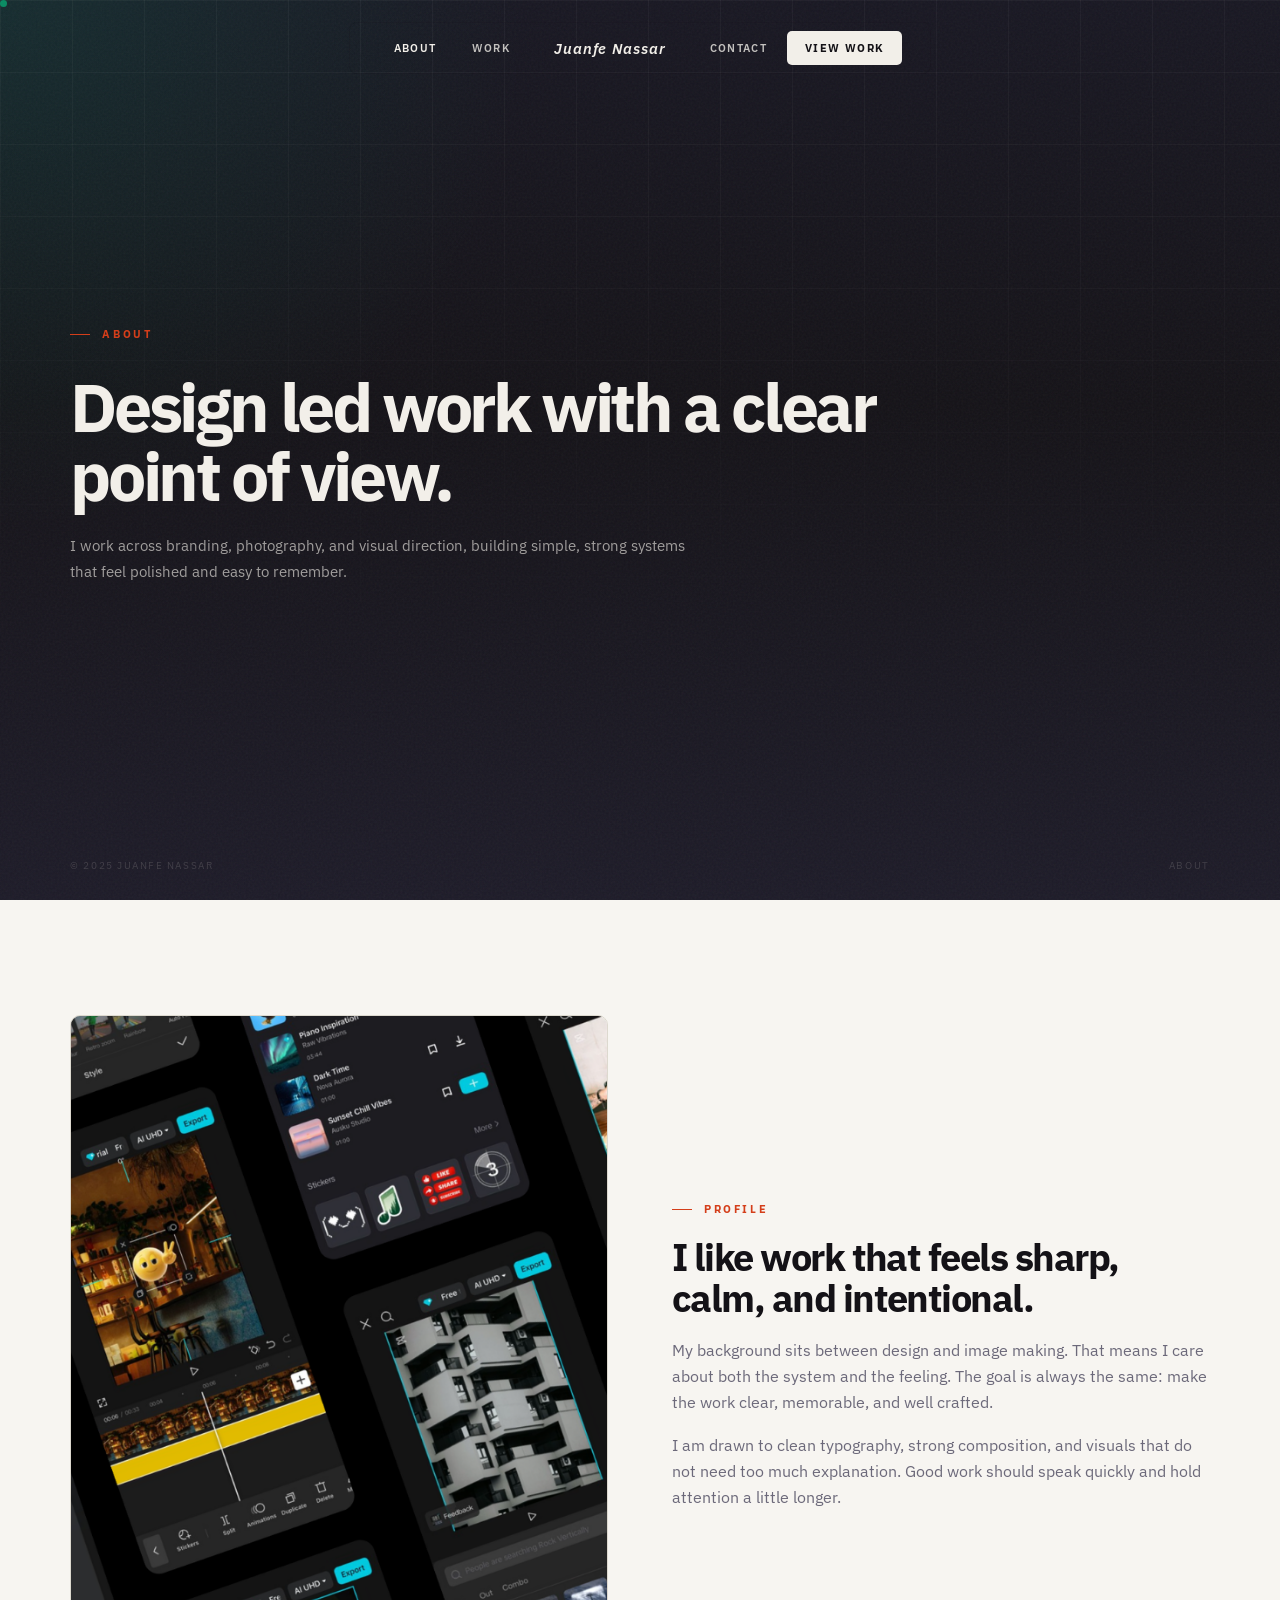
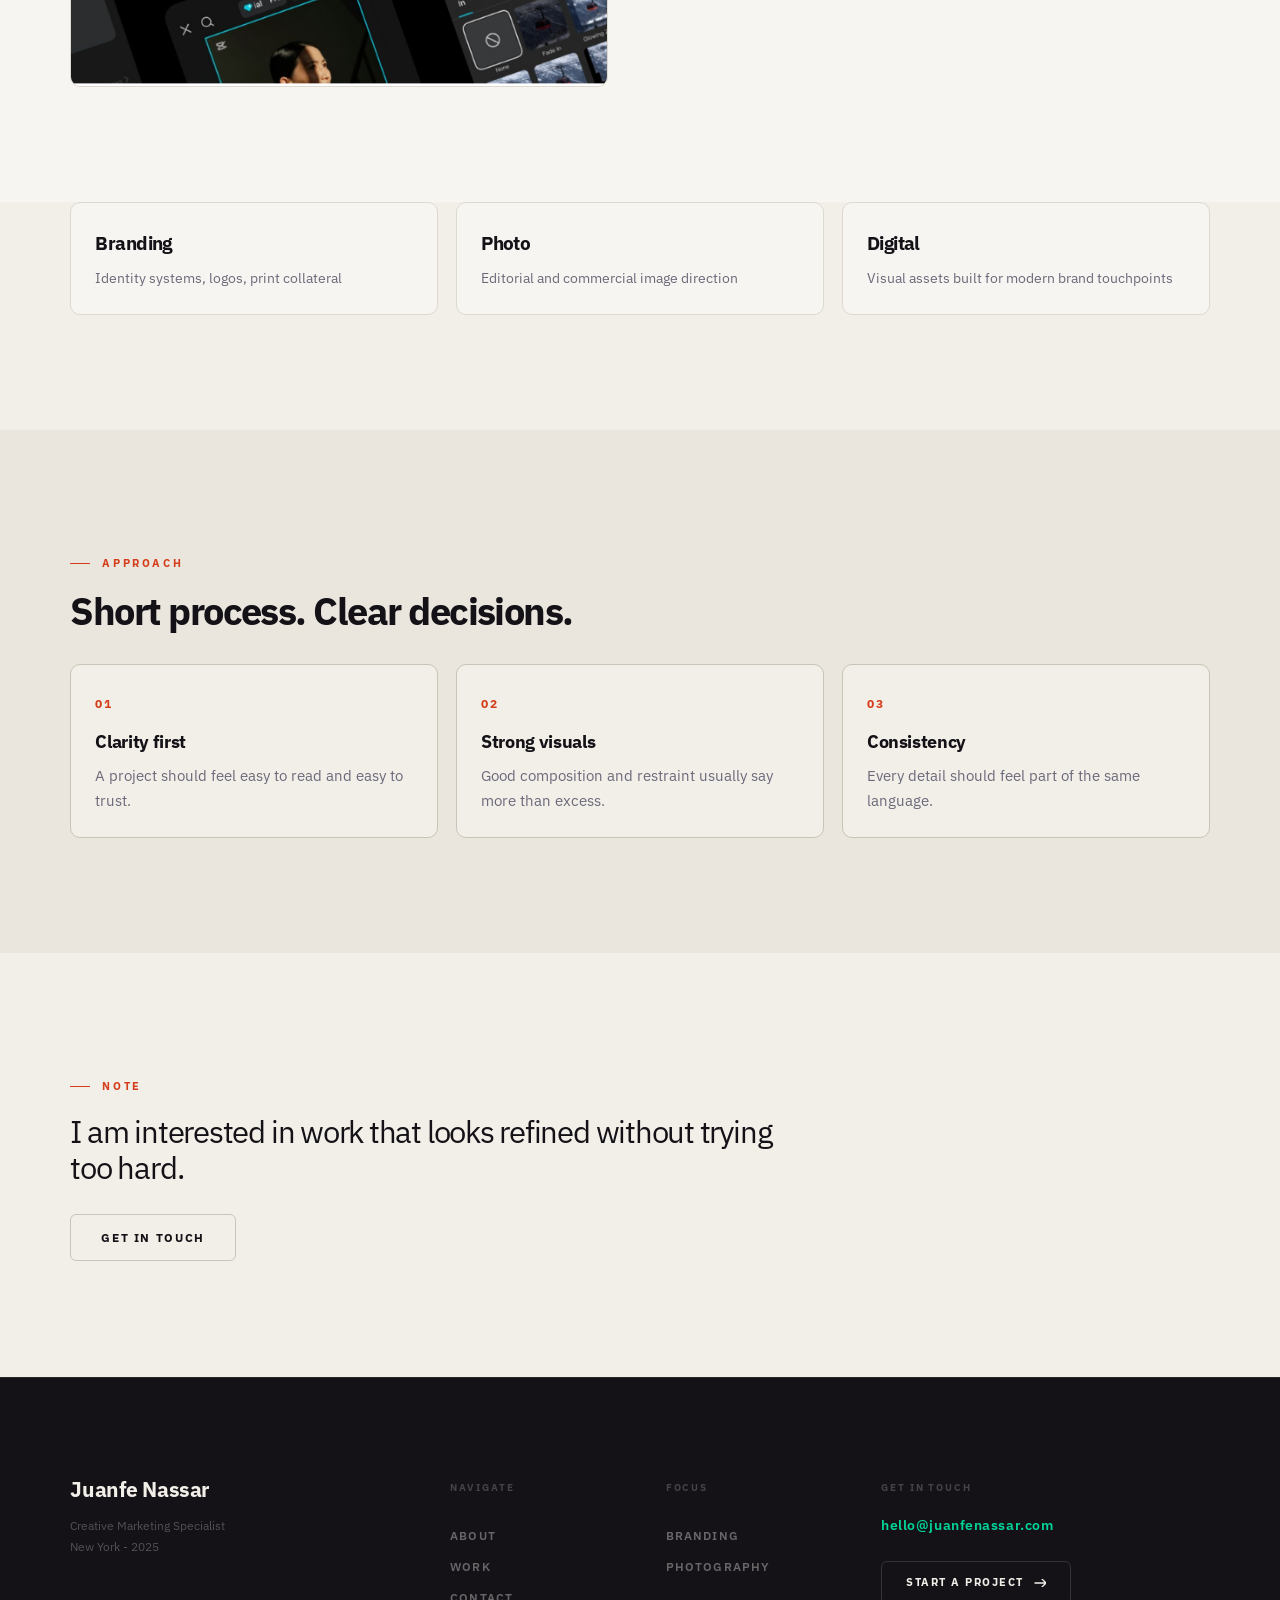
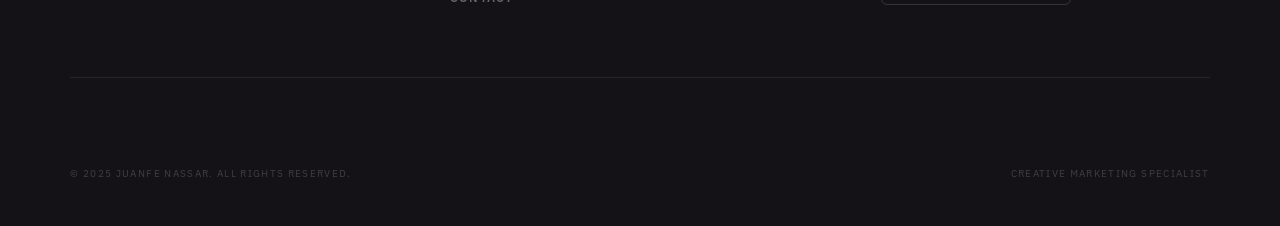
==== userDashboard/about.html @ a3ab1765 "Initial Commit" ====
<!DOCTYPE html>
<html lang="en">
<head>
    <meta charset="UTF-8" />
    <meta name="viewport" content="initial-scale=1, width=device-width, viewport-fit=cover" />
    <title>Juanfe Nassar - About</title>
    <link rel="stylesheet" href="../assets/css/about_style.css" />
    <link rel="preconnect" href="https://fonts.googleapis.com" />
    <link rel="preconnect" href="https://fonts.gstatic.com" crossorigin />
    <link href="https://fonts.googleapis.com/css2?family=IBM+Plex+Sans:wght@400;500;600;700;800&display=swap" rel="stylesheet" />
</head>
<body>

<div class="c-dot" id="cDot"></div>
<div class="c-ring" id="cRing"></div>

<header class="nav" id="nav">
    <div class="nav-pill" id="navPill">
        <a href="about.html" class="nav-link nav-link--active">About</a>
        <a href="work.html" class="nav-link">Work</a>
        <a href="../index.html" class="nav-logo" aria-label="Juanfe Nassar home">
            <span class="nav-logo-text">Juanfe Nassar</span>
        </a>
        <a href="contact.html" class="nav-link">Contact</a>
        <a href="work.html" class="nav-link nav-link--cta">View Work</a>
    </div>
    <div class="nav-mobile">
        <a href="../index.html" class="nav-m-logo">Juanfe Nassar</a>
        <button class="nav-m-btn" id="mobileMenuBtn" aria-label="Open menu" aria-expanded="false">
            <svg viewBox="0 0 32 18" fill="none" width="28" height="18">
                <path d="M1 1H31" stroke="currentColor" stroke-width="1.5" stroke-linecap="round"/>
                <path d="M1 9H31" stroke="currentColor" stroke-width="1.5" stroke-linecap="round"/>
                <path d="M1 17H31" stroke="currentColor" stroke-width="1.5" stroke-linecap="round"/>
            </svg>
        </button>
    </div>
</header>

<div class="overlay" id="overlay" aria-hidden="true">
    <div class="ov-curtain c1"></div>
    <div class="ov-curtain c2"></div>
    <div class="ov-inner">
        <nav class="ov-nav">
            <ul>
                <li class="ov-item"><a href="../index.html" class="ov-a"><em class="ov-num">01</em><span class="ov-word">Home</span><span class="ov-arr">+</span></a></li>
                <li class="ov-item"><a href="about.html" class="ov-a"><em class="ov-num">02</em><span class="ov-word">About</span><span class="ov-arr">+</span></a></li>
                <li class="ov-item"><a href="work.html" class="ov-a"><em class="ov-num">03</em><span class="ov-word">Work</span><span class="ov-arr">+</span></a></li>
                <li class="ov-item"><a href="contact.html" class="ov-a"><em class="ov-num">04</em><span class="ov-word">Contact</span><span class="ov-arr">+</span></a></li>
            </ul>
        </nav>
        <aside class="ov-aside">
            <div class="ov-aside-body" id="ovAsideBody">
                <p class="ov-role">Creative Marketing Specialist<br/>New York, USA</p>
                <div class="ov-rule"></div>
                <p class="ov-meta">Design, photography, and direction with a clean visual point of view.</p>
            </div>
        </aside>
    </div>
    <div class="ov-foot">
        <span>&copy; 2025 Juanfe Nassar</span>
        <span>About</span>
    </div>
</div>

<main>
    <section class="about-hero">
        <div class="about-hero__texture" aria-hidden="true"></div>
        <div class="about-hero__grid" aria-hidden="true"></div>
        <div class="about-hero__inner">
            <p class="eyebrow" data-reveal>About</p>
            <h1 class="about-hero__title" data-reveal data-delay="100">
                Design led work with a clear point of view.
            </h1>
            <p class="about-hero__body" data-reveal data-delay="180">
                I work across branding, photography, and visual direction, building simple, strong systems that feel polished and easy to remember.
            </p>
        </div>
    </section>

    <section class="about-intro section-pad">
        <div class="about-intro__media" data-scroll-reveal>
            <div class="about-frame">
                <img src="../assets/images/bckg.png" alt="Juanfe Nassar portrait" />
            </div>
        </div>
        <div class="about-intro__content">
            <p class="section-kicker" data-scroll-reveal>Profile</p>
            <h2 class="section-title" data-scroll-reveal data-sr-delay="60">
                I like work that feels sharp, calm, and intentional.
            </h2>
            <p class="about-copy" data-scroll-reveal data-sr-delay="120">
                My background sits between design and image making. That means I care about both the system and the feeling. The goal is always the same: make the work clear, memorable, and well crafted.
            </p>
            <p class="about-copy" data-scroll-reveal data-sr-delay="160">
                I am drawn to clean typography, strong composition, and visuals that do not need too much explanation. Good work should speak quickly and hold attention a little longer.
            </p>
        </div>
    </section>

    <section class="about-stats section-pad section-pad--tight">
        <div class="stats-card" data-scroll-reveal>
            <span class="stats-card__num">Branding</span>
            <span class="stats-card__label">Identity systems, logos, print collateral</span>
        </div>
        <div class="stats-card" data-scroll-reveal data-sr-delay="60">
            <span class="stats-card__num">Photo</span>
            <span class="stats-card__label">Editorial and commercial image direction</span>
        </div>
        <div class="stats-card" data-scroll-reveal data-sr-delay="120">
            <span class="stats-card__num">Digital</span>
            <span class="stats-card__label">Visual assets built for modern brand touchpoints</span>
        </div>
    </section>

    <section class="about-values section-pad">
        <div class="section-block" data-scroll-reveal>
            <p class="section-kicker">Approach</p>
            <h2 class="section-title">Short process. Clear decisions.</h2>
        </div>

        <div class="values-grid">
            <article class="value-card" data-scroll-reveal>
                <span class="value-card__index">01</span>
                <h3 class="value-card__title">Clarity first</h3>
                <p class="value-card__body">A project should feel easy to read and easy to trust.</p>
            </article>
            <article class="value-card" data-scroll-reveal data-sr-delay="60">
                <span class="value-card__index">02</span>
                <h3 class="value-card__title">Strong visuals</h3>
                <p class="value-card__body">Good composition and restraint usually say more than excess.</p>
            </article>
            <article class="value-card" data-scroll-reveal data-sr-delay="120">
                <span class="value-card__index">03</span>
                <h3 class="value-card__title">Consistency</h3>
                <p class="value-card__body">Every detail should feel part of the same language.</p>
            </article>
        </div>
    </section>

    <section class="about-quote section-pad">
        <div class="about-quote__inner" data-scroll-reveal>
            <p class="section-kicker">Note</p>
            <p class="about-quote__text">
                I am interested in work that looks refined without trying too hard.
            </p>
            <a href="contact.html" class="btn-outline">
                <span>Get in touch</span>
            </a>
        </div>
    </section>
</main>

<footer class="s-footer">
    <div class="ft-grid">
        <div class="ft-logo-col">
            <p class="ft-name">Juanfe Nassar</p>
            <p class="ft-tagline">Creative Marketing Specialist<br/>New York - 2025</p>
        </div>

        <div class="ft-nav-col">
            <p class="ft-col-label">Navigate</p>
            <a href="about.html" class="ft-link">About</a>
            <a href="work.html" class="ft-link">Work</a>
            <a href="contact.html" class="ft-link">Contact</a>
        </div>

        <div class="ft-nav-col">
            <p class="ft-col-label">Focus</p>
            <a href="work.html" class="ft-link">Branding</a>
            <a href="work.html" class="ft-link">Photography</a>
        </div>

        <div class="ft-contact-col">
            <p class="ft-col-label">Get in touch</p>
            <a href="mailto:hello@juanfenassar.com" class="ft-contact-email">hello@juanfenassar.com</a>
            <a href="contact.html" class="ft-contact-cta">
                <span>Start a project</span>
                <svg viewBox="0 0 12 8" fill="none" width="12">
                    <path d="M1 4h10M8 0l4 4-4 4" stroke="currentColor" stroke-width="1.3" stroke-linecap="round" stroke-linejoin="round"/>
                </svg>
            </a>
        </div>
    </div>

    <div class="ft-bottom">
        <span>&copy; 2025 Juanfe Nassar. All rights reserved.</span>
        <span class="ft-credit">Creative Marketing Specialist</span>
    </div>
</footer>

<script>
    (() => {
        const dot = document.getElementById('cDot');
        const ring = document.getElementById('cRing');
        let mx = -300, my = -300, rx = -300, ry = -300;

        document.addEventListener('mousemove', e => {
            mx = e.clientX;
            my = e.clientY;
            dot.style.transform = `translate(${mx - 4}px, ${my - 4}px)`;
        });

        (function raf() {
            rx += (mx - rx) * 0.1;
            ry += (my - ry) * 0.1;
            ring.style.transform = `translate(${rx - 20}px, ${ry - 20}px)`;
            requestAnimationFrame(raf);
        })();

        document.querySelectorAll('a, button, .value-card, .stats-card').forEach(el => {
            el.addEventListener('mouseenter', () => {
                ring.classList.add('ring-big');
                dot.classList.add('dot-sm');
            });
            el.addEventListener('mouseleave', () => {
                ring.classList.remove('ring-big');
                dot.classList.remove('dot-sm');
            });
        });

        const pill = document.getElementById('navPill');
        window.addEventListener('scroll', () => {
            pill.classList.toggle('pill-scrolled', window.scrollY > 60);
        }, { passive: true });

        const mBtn = document.getElementById('mobileMenuBtn');
        const overlay = document.getElementById('overlay');
        const items = document.querySelectorAll('.ov-item');
        const aside = document.getElementById('ovAsideBody');
        let open = false;

        const openOv = () => {
            open = true;
            overlay.classList.add('ov-open');
            overlay.setAttribute('aria-hidden', 'false');
            mBtn.setAttribute('aria-expanded', 'true');
            document.body.style.overflow = 'hidden';
            items.forEach((el, i) => {
                el.style.transitionDelay = `${0.24 + i * 0.06}s`;
                el.classList.add('ov-item-in');
            });
            aside?.classList.add('aside-in');
        };

        const closeOv = () => {
            open = false;
            document.body.style.overflow = '';
            items.forEach(el => {
                el.style.transitionDelay = '0s';
                el.classList.remove('ov-item-in');
            });
            aside?.classList.remove('aside-in');
            overlay.classList.add('ov-closing');
            overlay.classList.remove('ov-open');
            setTimeout(() => {
                overlay.classList.remove('ov-closing');
                overlay.setAttribute('aria-hidden', 'true');
                mBtn.setAttribute('aria-expanded', 'false');
            }, 700);
        };

        mBtn.addEventListener('click', () => open ? closeOv() : openOv());
        document.addEventListener('keydown', e => {
            if (e.key === 'Escape' && open) closeOv();
        });

        document.querySelectorAll('[data-reveal]').forEach(el => {
            setTimeout(() => el.classList.add('revealed'), Number(el.dataset.delay || 0) + 180);
        });

        const observer = new IntersectionObserver(entries => {
            entries.forEach(entry => {
                if (!entry.isIntersecting) return;
                const delay = Number(entry.target.dataset.srDelay || 0);
                setTimeout(() => entry.target.classList.add('sr-in'), delay);
                observer.unobserve(entry.target);
            });
        }, { threshold: 0.12 });

        document.querySelectorAll('[data-scroll-reveal]').forEach(el => observer.observe(el));
    })();
</script>
</body>
</html>
---- assets/css/about_style.css ----
:root {
    --bg: #F2EFE9;
    --surface: #EAE6DE;
    --surface-2: #F7F5F1;
    --surface-3: #E0DDD4;
    --dark: #141217;
    --ink: #141217;
    --ink-mid: #6C697A;
    --ink-dim: #A6A2B0;
    --ink-inv: #F2EFE9;
    --accent: #0C8C64;
    --accent-inv: #00D49A;
    --coral: #D43E1A;
    --border: #DDD9CF;
    --border-mid: #C8C4B8;
    --dborder: rgba(255, 255, 255, 0.08);
    --dborder-mid: rgba(255, 255, 255, 0.14);
    --font: "IBM Plex Sans", "Helvetica Neue", Arial, sans-serif;
    --radius: 10px;
    --px: clamp(20px, 5.5vw, 88px);
    --py: clamp(56px, 9vw, 132px);
    --expo: cubic-bezier(.19, 1, .22, 1);
    --ease: cubic-bezier(.65, 0, .35, 1);
}

*, *::before, *::after {
    box-sizing: border-box;
    margin: 0;
    padding: 0;
}

html {
    font-size: 16px;
    scroll-behavior: smooth;
}

body {
    background: var(--bg);
    color: var(--ink);
    font-family: var(--font);
    line-height: 1.65;
    overflow-x: hidden;
    cursor: none;
}

img {
    display: block;
    width: 100%;
    height: 100%;
    object-fit: cover;
}

a {
    color: inherit;
    text-decoration: none;
}

button {
    border: 0;
    background: none;
    color: inherit;
    font: inherit;
    cursor: none;
}

.c-dot {
    position: fixed;
    inset: 0 auto auto 0;
    z-index: 9000;
    width: 7px;
    height: 7px;
    border-radius: 50%;
    background: var(--accent);
    pointer-events: none;
    transition: width .18s, height .18s;
}

.c-ring {
    position: fixed;
    inset: 0 auto auto 0;
    z-index: 8999;
    width: 38px;
    height: 38px;
    border: 1px solid rgba(12, 140, 100, 0.35);
    border-radius: 50%;
    pointer-events: none;
    transition: width .4s var(--expo), height .4s var(--expo), border-color .25s;
}

.ring-big {
    width: 60px !important;
    height: 60px !important;
    border-color: var(--accent);
}

.dot-sm {
    width: 3px !important;
    height: 3px !important;
}

[data-reveal] {
    opacity: 0;
    transform: translateY(18px);
    transition: opacity 1s var(--expo), transform 1s var(--expo);
}

[data-reveal].revealed {
    opacity: 1;
    transform: none;
}

[data-scroll-reveal] {
    opacity: 0;
    transform: translateY(24px);
    transition: opacity .9s var(--expo), transform .9s var(--expo);
}

[data-scroll-reveal].sr-in {
    opacity: 1;
    transform: none;
}

.nav {
    position: fixed;
    inset: 0 0 auto;
    z-index: 500;
    display: flex;
    justify-content: center;
    padding: 22px var(--px);
    pointer-events: none;
}

.nav-pill {
    pointer-events: all;
    display: flex;
    align-items: center;
    gap: 4px;
    padding: 8px 28px;
    border: 1px solid rgba(20, 18, 23, 0.1);
    border-radius: 8px;
    background: rgba(242, 239, 233, 0);
    backdrop-filter: blur(0);
    transition: background .45s, border-color .45s, backdrop-filter .45s;
}

.pill-scrolled {
    background: rgba(242, 239, 233, 0.88);
    border-color: rgba(20, 18, 23, 0.1);
    backdrop-filter: blur(24px);
}

.nav-link {
    padding: 8px 16px;
    border-radius: 5px;
    font-size: .7rem;
    font-weight: 600;
    letter-spacing: .12em;
    text-transform: uppercase;
    color: rgba(242, 239, 233, 0.78);
    transition: color .25s, background .25s;
}

.nav-link:hover {
    color: var(--ink-inv);
    background: rgba(255, 255, 255, 0.08);
}

.nav-link--active {
    color: var(--ink-inv);
}

.pill-scrolled .nav-link {
    color: var(--ink-mid);
}

.pill-scrolled .nav-link:hover,
.pill-scrolled .nav-link--active {
    color: var(--ink);
    background: rgba(20, 18, 23, 0.05);
}

.nav-link--cta {
    background: var(--ink-inv);
    color: var(--dark);
    font-weight: 700;
    padding-inline: 18px;
}

.nav-link--cta:hover {
    background: var(--accent-inv);
    color: var(--dark);
}

.pill-scrolled .nav-link--cta {
    background: var(--ink);
    color: var(--ink-inv);
}

.pill-scrolled .nav-link--cta:hover {
    background: var(--accent);
}

.nav-logo {
    padding: 0 24px;
    white-space: nowrap;
}

.nav-logo-text {
    font-size: .95rem;
    font-style: italic;
    font-weight: 600;
    letter-spacing: .06em;
    color: var(--ink-inv);
}

.pill-scrolled .nav-logo-text {
    color: var(--ink);
}

.nav-mobile {
    display: none;
    pointer-events: all;
    width: 100%;
    padding: 14px 20px;
    justify-content: space-between;
    align-items: center;
    border: 1px solid var(--dborder-mid);
    border-radius: 8px;
    background: rgba(20, 18, 23, 0.88);
    backdrop-filter: blur(20px);
}

.nav-m-logo {
    color: var(--ink-inv);
    font-size: .95rem;
    font-style: italic;
    font-weight: 600;
    letter-spacing: .06em;
}

.nav-m-btn {
    color: rgba(242, 239, 233, 0.72);
}

.overlay {
    position: fixed;
    inset: 0;
    z-index: 490;
    overflow: hidden;
    pointer-events: none;
}

.ov-curtain {
    position: absolute;
    inset: 0;
    transform: translateY(-100%);
    transition: transform .65s var(--ease);
}

.c1 {
    background: #0D0C18;
}

.c2 {
    background: #141217;
    transition-delay: .05s;
}

.ov-open {
    pointer-events: all;
}

.ov-open .ov-curtain {
    transform: translateY(0);
}

.ov-closing .ov-curtain {
    transform: translateY(-100%);
}

.ov-inner {
    position: absolute;
    inset: 0;
    z-index: 3;
    display: flex;
    align-items: center;
    gap: clamp(40px, 8vw, 120px);
    padding: 90px var(--px);
}

.ov-nav {
    flex: 1;
}

.ov-item {
    border-top: 1px solid rgba(242, 239, 233, 0.06);
    opacity: 0;
    transform: translateX(-28px);
    transition: opacity .5s var(--expo), transform .5s var(--expo);
}

.ov-item:last-child {
    border-bottom: 1px solid rgba(242, 239, 233, 0.06);
}

.ov-item-in {
    opacity: 1;
    transform: none;
}

.ov-a {
    display: flex;
    align-items: baseline;
    gap: 20px;
    padding: clamp(10px, 2.5vh, 20px) 0;
    transition: padding-left .35s var(--expo);
}

.ov-a:hover {
    padding-left: 14px;
}

.ov-num {
    min-width: 24px;
    color: var(--coral);
    font-size: .74rem;
    letter-spacing: .08em;
}

.ov-word {
    flex: 1;
    color: var(--ink-inv);
    font-size: clamp(38px, 6.4vw, 100px);
    font-weight: 800;
    line-height: .95;
    letter-spacing: -.04em;
}

.ov-arr {
    color: var(--accent-inv);
    opacity: 0;
    transform: translate(-6px, 4px);
    transition: opacity .28s, transform .32s var(--expo);
}

.ov-a:hover .ov-arr {
    opacity: 1;
    transform: none;
}

.ov-aside {
    width: clamp(200px, 18vw, 280px);
    flex-shrink: 0;
}

.ov-aside-body {
    display: flex;
    flex-direction: column;
    gap: 24px;
    opacity: 0;
    transform: translateY(14px);
    transition: opacity .5s var(--expo), transform .5s var(--expo);
}

.aside-in {
    opacity: 1;
    transform: none;
}

.ov-role,
.ov-meta {
    color: rgba(242, 239, 233, 0.32);
    font-size: .76rem;
    line-height: 1.9;
}

.ov-rule {
    width: 24px;
    height: 1px;
    background: rgba(0, 212, 154, 0.35);
}

.ov-foot {
    position: absolute;
    inset: auto var(--px) 26px;
    z-index: 4;
    display: flex;
    justify-content: space-between;
    font-size: .6rem;
    letter-spacing: .16em;
    text-transform: uppercase;
    color: rgba(242, 239, 233, 0.16);
}

.about-hero {
    position: relative;
    min-height: 100dvh;
    padding: clamp(96px, 14vw, 150px) var(--px);
    display: grid;
    align-items: center;
    overflow: hidden;
    background: radial-gradient(circle at top left, rgba(0, 212, 154, 0.11), transparent 34%), linear-gradient(180deg, #181722 0%, #141217 45%, #1D1B28 100%);
}

.about-hero__texture {
    position: absolute;
    inset: 0;
    opacity: .05;
    background-image: url("data:image/svg+xml,%3Csvg viewBox='0 0 512 512' xmlns='http://www.w3.org/2000/svg'%3E%3Cfilter id='n'%3E%3CfeTurbulence type='fractalNoise' baseFrequency='0.82' numOctaves='4' stitchTiles='stitch'/%3E%3C/filter%3E%3Crect width='100%25' height='100%25' filter='url(%23n)'/%3E%3C/svg%3E");
}

.about-hero__grid {
    position: absolute;
    inset: 0;
    background-image: linear-gradient(rgba(242, 239, 233, 0.06) 1px, transparent 1px), linear-gradient(90deg, rgba(242, 239, 233, 0.06) 1px, transparent 1px);
    background-size: 72px 72px;
    mask-image: linear-gradient(180deg, rgba(0, 0, 0, 0.75), transparent 78%);
}

.about-hero__inner {
    position: relative;
    z-index: 1;
    max-width: 920px;
}

.eyebrow,
.section-kicker {
    display: inline-flex;
    align-items: center;
    gap: 12px;
    color: var(--coral);
    font-size: .68rem;
    font-weight: 700;
    letter-spacing: .24em;
    text-transform: uppercase;
}

.eyebrow::before,
.section-kicker::before {
    content: "";
    width: 20px;
    height: 1px;
    background: currentColor;
}

.about-hero__title {
    margin-top: 28px;
    color: var(--ink-inv);
    font-size: clamp(2.2rem, 5.3vw, 5rem);
    line-height: 1.03;
    letter-spacing: -.05em;
    font-weight: 800;
}

.about-hero__body {
    max-width: 640px;
    margin-top: 22px;
    color: rgba(242, 239, 233, 0.62);
    font-size: clamp(.96rem, 1.2vw, 1.08rem);
}

.section-pad {
    padding: var(--py) var(--px);
}

.section-pad--tight {
    padding-top: 0;
}

.about-intro {
    display: grid;
    grid-template-columns: 6fr 6fr;
    gap: clamp(28px, 5vw, 72px);
    align-items: center;
    background: var(--surface-2);
}

.about-frame {
    border: 1px solid var(--border);
    border-radius: var(--radius);
    overflow: hidden;
    aspect-ratio: 4 / 5;
    background: var(--surface);
}

.section-title {
    margin-top: 18px;
    font-size: clamp(1.6rem, 3vw, 3rem);
    line-height: 1.08;
    letter-spacing: -.04em;
    color: var(--ink);
}

.about-copy {
    margin-top: 18px;
    color: var(--ink-mid);
    font-size: .98rem;
    max-width: 620px;
}

.about-stats {
    display: grid;
    grid-template-columns: repeat(3, minmax(0, 1fr));
    gap: 18px;
    background: var(--bg);
}

.stats-card {
    padding: 24px;
    border: 1px solid var(--border);
    border-radius: var(--radius);
    background: var(--surface-2);
}

.stats-card__num {
    display: block;
    font-size: 1.2rem;
    font-weight: 700;
    letter-spacing: -.03em;
    color: var(--ink);
}

.stats-card__label {
    display: block;
    margin-top: 8px;
    font-size: .86rem;
    color: var(--ink-mid);
}

.about-values {
    background: var(--surface);
}

.values-grid {
    display: grid;
    grid-template-columns: repeat(3, minmax(0, 1fr));
    gap: 18px;
    margin-top: 32px;
}

.value-card {
    padding: 24px;
    border: 1px solid var(--border-mid);
    border-radius: var(--radius);
    background: rgba(247, 245, 241, 0.6);
    transition: transform .35s var(--expo), border-color .35s var(--expo);
}

.value-card:hover {
    transform: translateY(-4px);
    border-color: var(--accent);
}

.value-card__index {
    color: var(--coral);
    font-size: .72rem;
    font-weight: 700;
    letter-spacing: .16em;
    text-transform: uppercase;
}

.value-card__title {
    margin-top: 12px;
    font-size: 1.1rem;
    font-weight: 700;
    letter-spacing: -.02em;
}

.value-card__body {
    margin-top: 8px;
    color: var(--ink-mid);
    font-size: .92rem;
}

.about-quote {
    background: var(--bg);
}

.about-quote__inner {
    max-width: 720px;
}

.about-quote__text {
    margin-top: 18px;
    font-size: clamp(1.35rem, 2.4vw, 2.25rem);
    line-height: 1.18;
    letter-spacing: -.04em;
    color: var(--ink);
}

.btn-outline {
    display: inline-flex;
    align-items: center;
    margin-top: 28px;
    padding: 13px 30px;
    border: 1.5px solid var(--border-mid);
    border-radius: 6px;
    font-size: .72rem;
    font-weight: 700;
    letter-spacing: .14em;
    text-transform: uppercase;
    position: relative;
    overflow: hidden;
    transition: color .4s var(--expo), border-color .4s;
}

.btn-outline::before {
    content: "";
    position: absolute;
    inset: 0;
    background: var(--ink);
    transform: translateY(101%);
    transition: transform .42s var(--expo);
    z-index: 0;
}

.btn-outline span {
    position: relative;
    z-index: 1;
}

.btn-outline:hover::before {
    transform: translateY(0);
}

.btn-outline:hover {
    color: var(--bg);
    border-color: var(--ink);
}

.s-footer {
    background: var(--dark);
    padding: clamp(52px, 8vw, 108px) var(--px) clamp(24px, 3.5vw, 44px);
    border-top: 1px solid var(--dborder);
}

.ft-grid {
    display: grid;
    grid-template-columns: 2fr 1fr 1fr 2fr;
    gap: clamp(24px, 4vw, 64px);
    margin-bottom: clamp(40px, 7vw, 88px);
    padding-bottom: clamp(36px, 5.5vw, 72px);
    border-bottom: 1px solid var(--dborder);
}

.ft-name {
    color: var(--ink-inv);
    font-size: 1.3rem;
    font-weight: 800;
    line-height: 1;
    letter-spacing: -.02em;
    margin-bottom: 14px;
}

.ft-tagline {
    color: rgba(242, 239, 233, 0.28);
    font-size: .75rem;
    line-height: 1.75;
}

.ft-col-label {
    margin-bottom: 18px;
    color: rgba(242, 239, 233, 0.22);
    font-size: .6rem;
    font-weight: 700;
    letter-spacing: .2em;
    text-transform: uppercase;
}

.ft-nav-col {
    display: flex;
    flex-direction: column;
    gap: 12px;
}

.ft-link {
    color: rgba(242, 239, 233, 0.38);
    font-size: .72rem;
    font-weight: 600;
    letter-spacing: .1em;
    text-transform: uppercase;
    transition: color .28s;
}

.ft-link:hover {
    color: var(--ink-inv);
}

.ft-contact-col {
    display: flex;
    flex-direction: column;
}

.ft-contact-email {
    width: fit-content;
    margin-bottom: 24px;
    color: var(--accent-inv);
    font-size: clamp(.78rem, 1.1vw, .95rem);
    font-weight: 600;
    letter-spacing: .04em;
}

.ft-contact-cta {
    position: relative;
    display: inline-flex;
    align-items: center;
    gap: 10px;
    width: fit-content;
    padding: 12px 24px;
    border: 1.5px solid var(--dborder-mid);
    border-radius: 6px;
    color: var(--ink-inv);
    font-size: .68rem;
    font-weight: 700;
    letter-spacing: .14em;
    text-transform: uppercase;
    overflow: hidden;
    transition: color .4s var(--expo), border-color .4s;
}

.ft-contact-cta::before {
    content: "";
    position: absolute;
    inset: 0;
    background: var(--accent-inv);
    transform: translateY(101%);
    transition: transform .42s var(--expo);
}

.ft-contact-cta span,
.ft-contact-cta svg {
    position: relative;
    z-index: 1;
}

.ft-contact-cta:hover::before {
    transform: translateY(0);
}

.ft-contact-cta:hover {
    color: var(--dark);
    border-color: var(--accent-inv);
}

.ft-bottom {
    display: flex;
    justify-content: space-between;
    flex-wrap: wrap;
    gap: 14px;
    color: rgba(242, 239, 233, 0.2);
    font-size: .6rem;
    letter-spacing: .14em;
    text-transform: uppercase;
}

@media (max-width: 980px) {
    .about-intro {
        grid-template-columns: 1fr;
    }

    .about-stats,
    .values-grid,
    .ft-grid {
        grid-template-columns: 1fr 1fr;
    }

    .ft-logo-col,
    .ft-contact-col {
        grid-column: 1 / -1;
    }
}

@media (max-width: 680px) {
    :root {
        --px: 18px;
        --py: clamp(44px, 12vw, 80px);
    }

    body {
        cursor: auto;
    }

    button {
        cursor: pointer;
    }

    .c-dot,
    .c-ring {
        display: none;
    }

    .nav-pill {
        display: none;
    }

    .nav-mobile {
        display: flex;
    }

    .ov-aside {
        display: none;
    }

    .ov-inner {
        padding: 80px var(--px) 60px;
        flex-direction: column;
    }

    .ov-word {
        font-size: clamp(30px, 9.5vw, 50px);
    }

    .about-hero {
        min-height: auto;
        padding-top: 92px;
    }

    .about-stats,
    .values-grid,
    .ft-grid {
        grid-template-columns: 1fr;
    }

    .ft-logo-col,
    .ft-contact-col {
        grid-column: auto;
    }

    .ft-bottom {
        flex-direction: column;
        align-items: flex-start;
    }
}

@media (prefers-reduced-motion: reduce) {
    html {
        scroll-behavior: auto;
    }

    *,
    *::before,
    *::after {
        animation: none !important;
        transition: none !important;
    }
}
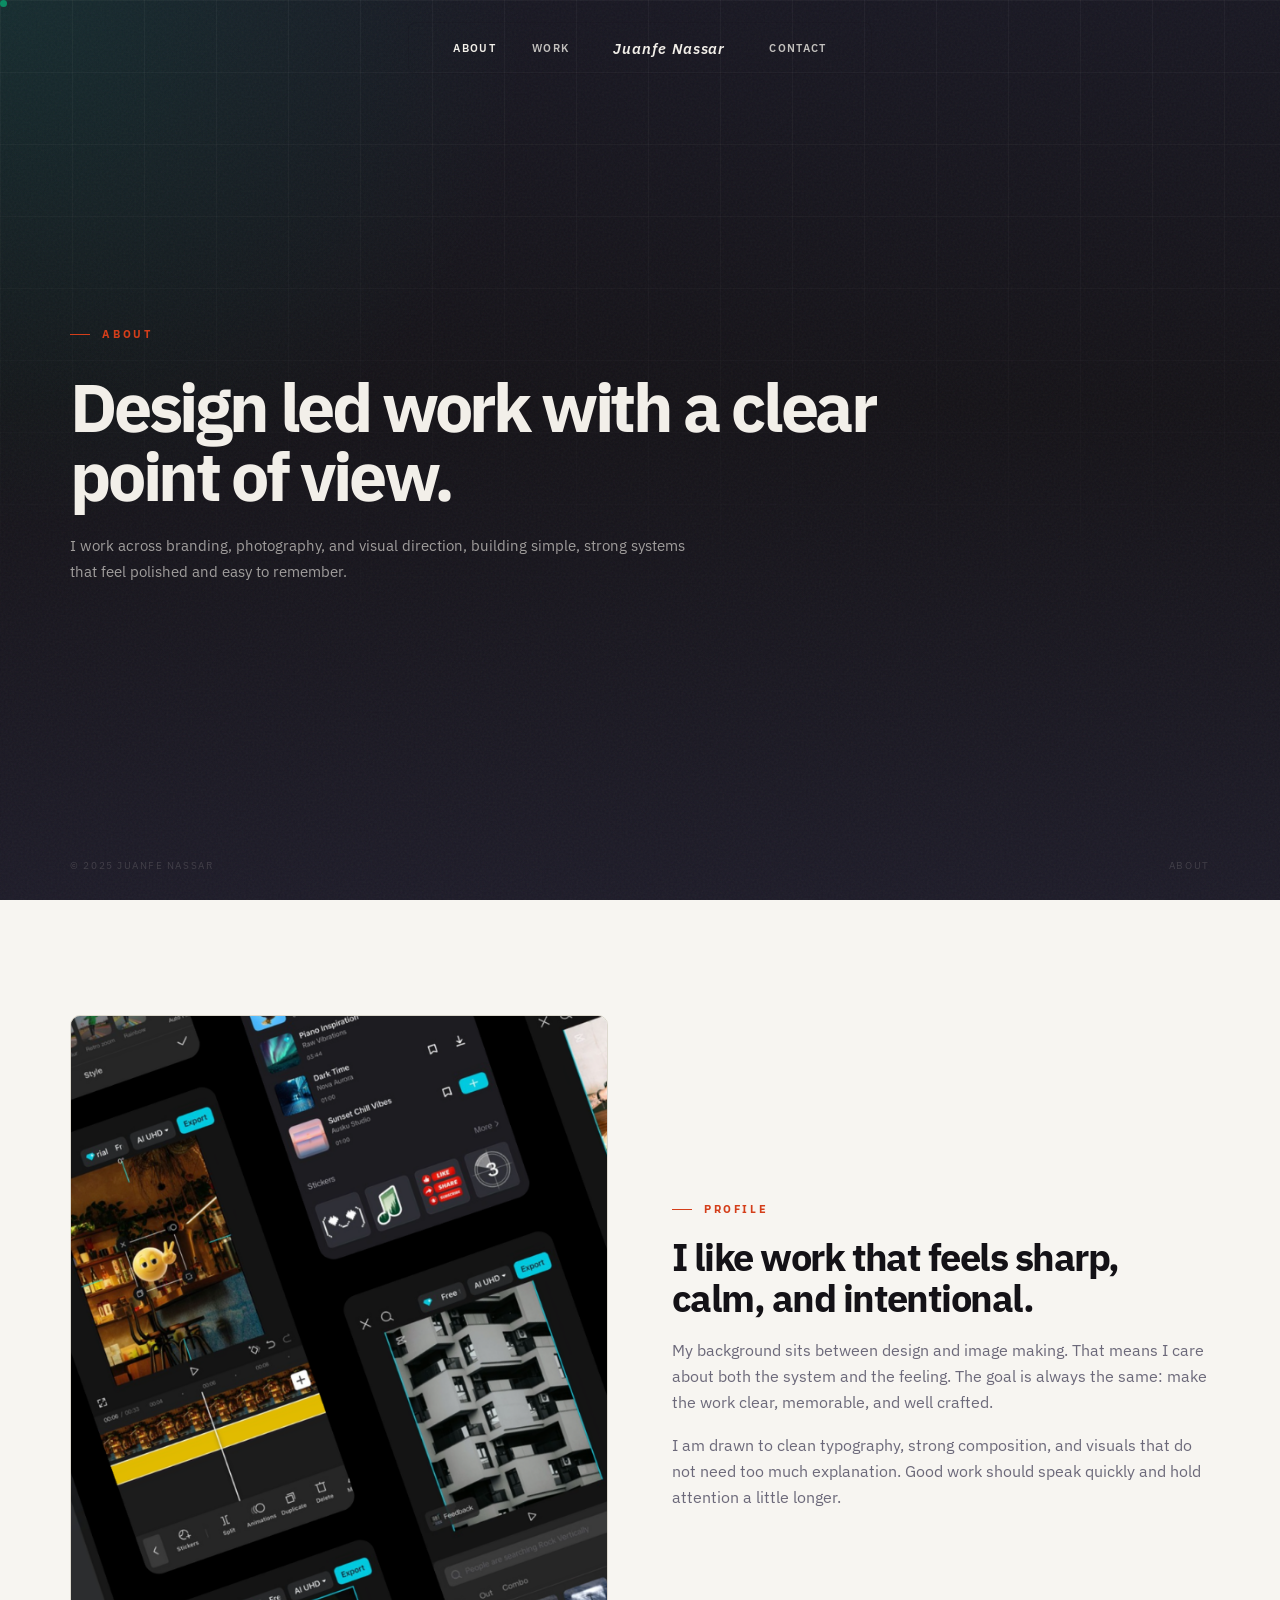
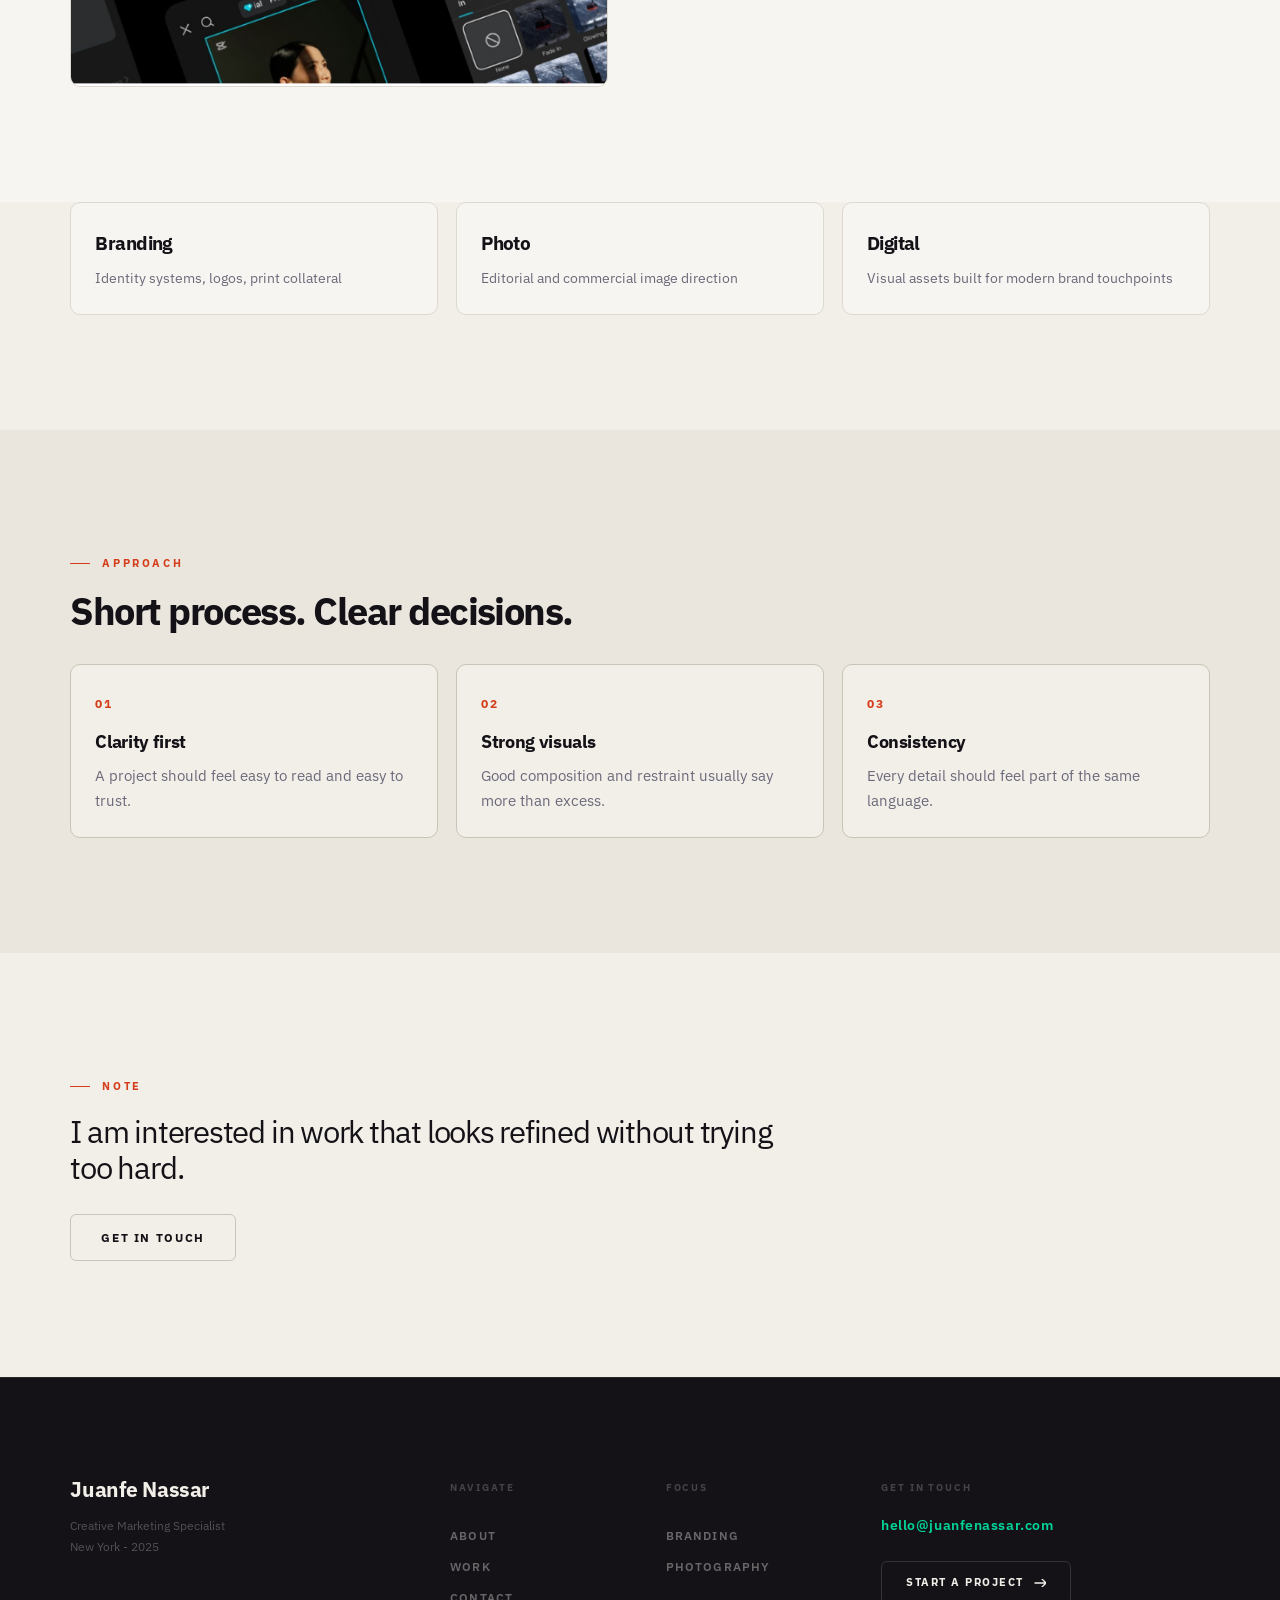
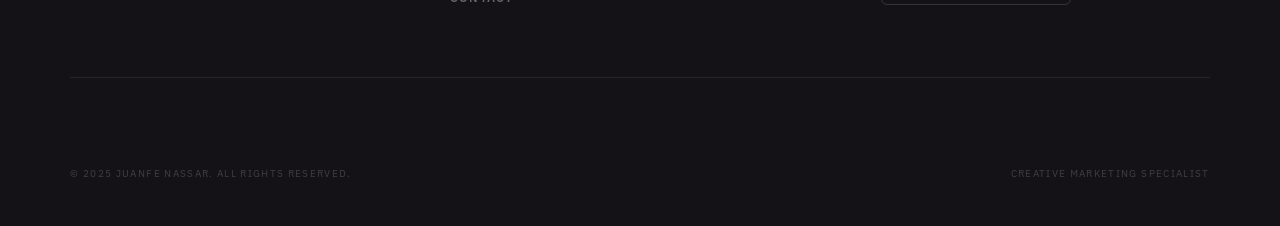
==== commit b33d6cbe: "Made the page more responsive" ====
--- a/userDashboard/about.html
+++ b/userDashboard/about.html
@@ -22,7 +22,6 @@
             <span class="nav-logo-text">Juanfe Nassar</span>
         </a>
         <a href="contact.html" class="nav-link">Contact</a>
-        <a href="work.html" class="nav-link nav-link--cta">View Work</a>
     </div>
     <div class="nav-mobile">
         <a href="../index.html" class="nav-m-logo">Juanfe Nassar</a>
--- a/assets/css/about_style.css
+++ b/assets/css/about_style.css
@@ -179,27 +179,6 @@
     background: rgba(20, 18, 23, 0.05);
 }
 
-.nav-link--cta {
-    background: var(--ink-inv);
-    color: var(--dark);
-    font-weight: 700;
-    padding-inline: 18px;
-}
-
-.nav-link--cta:hover {
-    background: var(--accent-inv);
-    color: var(--dark);
-}
-
-.pill-scrolled .nav-link--cta {
-    background: var(--ink);
-    color: var(--ink-inv);
-}
-
-.pill-scrolled .nav-link--cta:hover {
-    background: var(--accent);
-}
-
 .nav-logo {
     padding: 0 24px;
     white-space: nowrap;
@@ -394,6 +373,7 @@
 
 .about-hero {
     position: relative;
+    min-height: 100svh;
     min-height: 100dvh;
     padding: clamp(96px, 14vw, 150px) var(--px);
     display: grid;
@@ -811,8 +791,10 @@
     }
 
     .about-hero {
-        min-height: auto;
-        padding-top: 92px;
+        min-height: 100svh;
+        min-height: 100dvh;
+        padding: 92px var(--px) 32px;
+        align-items: center;
     }
 
     .about-stats,
